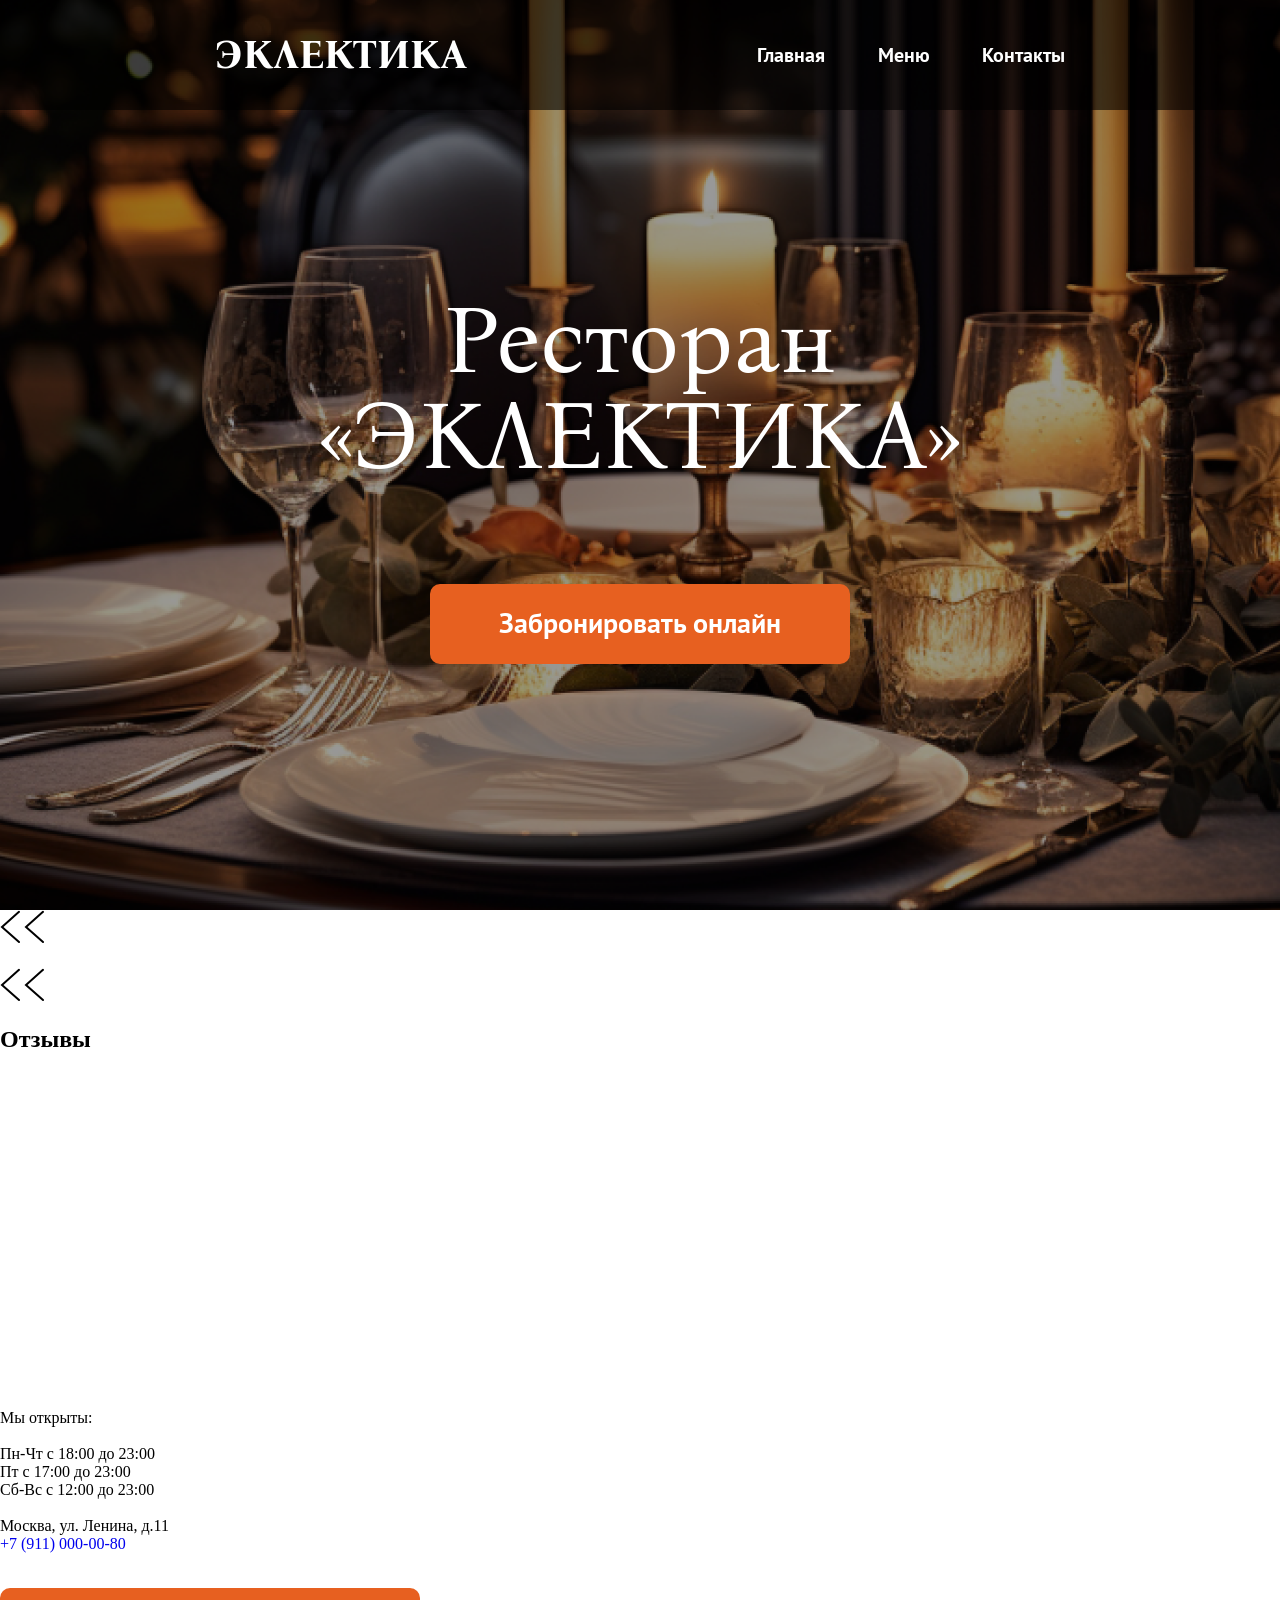
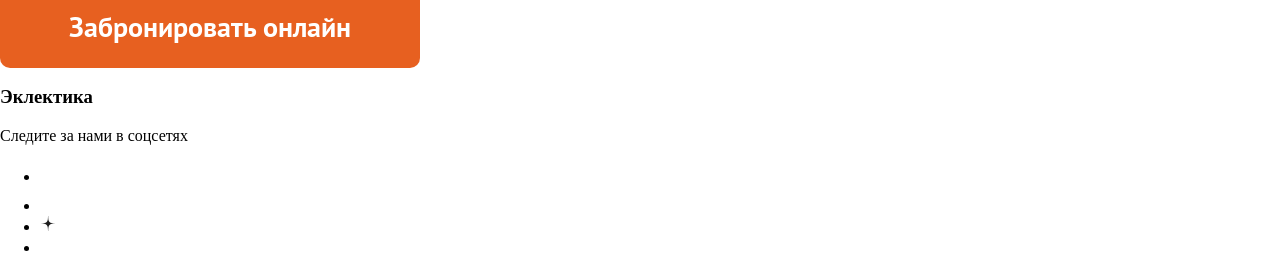
==== index.html @ d5ca082b "Added main section" ====
<!DOCTYPE html>
<html lang="ru">
    <head>
        <meta charset="utf-8">
        <title>Ресторан Эклектика | Главная</title>

        <link rel="stylesheet" href="./style/fonts.css">
        <link rel="stylesheet" href="./style/colors.css">
        <link rel="stylesheet" href="./style/common.css">
        <link rel="stylesheet" href="./style/home.css">
    </head>
    <body>
        <nav>
            <h1>Эклектика</h1>
            <div class="menu-container-full">
                <div class="menu-container">
                    <ul>
                        <li>
                            <a href="./index.html">Главная</a>
                        </li>
                        <li>
                            <a href="./menu/index.html">Меню</a>
                        </li>
                        <li>
                            <a href="./contact/index.html">Контакты</a>
                        </li>
                    </ul>
                </div>
            </div>
        </nav>

        <template id="review-template">
            <section class="review-container">
                <img class="review-image" src>
                <p class="review-header"></p>
                <div class="star-rating"></div>
                <p class="review-text"></p>
            </section>
        </template>

        <main id="main-section">
            <img class="back" src="./assets/img/home-bckg.png">
            <h1>Ресторан<br/><span class="caps">«Эклектика»</span></h1>
                <div class="button-group">
                    <a href="./contact/index.html">
                        <div class="big-button">
                            <div class="big-button-background"></div>
                            Забронировать онлайн
                        </div>
                    </a>
                    <div class="mobile-promo">
                        Акция
                    </div>
                </div>
        </main>
        
        <article id="about" class="about-section">
            <div class="about-section-pic">
                <div class="mob">
                    <img class="left-arrow" src="./assets/svg/left-arrow.svg">
                    <img class="right-arrow" src="./assets/svg/left-arrow.svg">
                </div>
            </div>
            <div class="about-sectioin-text">
                <h2></h2>
                <p></p>
                <div class="dsk">
                    <img class="left-arrow" src="./assets/svg/left-arrow.svg">
                    <img class="right-arrow" src="./assets/svg/left-arrow.svg">
                </div>
            </div>
        </article>

        <article id="reviews-section">
            <h2>Отзывы</h2>
            <section class="review-carousel">
                <img class="left-review-arrow" src="./assets/svg/big-right-arrow.svg">
                <div id="reviews" class="reviews">
                </div>
                <img class="left-review-arrow" src="./assets/svg/big-right-arrow.svg">
            </section>
        </article>

        <article id="contacts-section">
            <div class="contact-pic"></div>
            <div class="contact-text">
                <span>Мы открыты:<br/><br/>Пн-Чт с 18:00 до 23:00<br/>Пт с 17:00 до 23:00<br/>Сб-Вс с 12:00 до 23:00<br/><br/>Москва, ул. Ленина, д.11<br/><a href="tel:+79110000080">+7 (911) 000-00-80</a></span>
                <a href="./contact/index.html">
                    <div class="big-button">
                        Забронировать онлайн
                    </div>  
                </a>
            </div>
        </article>

        <footer>
            <h3>Эклектика</h3>
            <div class="social">
                <p>Следите за нами в соцсетях</p>
                <ul class="link">
                    <li><a href=""><img src="./assets/svg/tg.svg"></a></li>
                    <li><a href=""><img src="./assets/svg/vk.svg"></a></li>
                    <li><a href=""><img src="./assets/svg/dzen.svg"></a></li>
                    <li><a href=""><img src="./assets/svg/youtube.svg"></a></li>
                </ul>
            </div>
        </footer>
    </body>
</html>
---- style/fonts.css ----
@import url('https://fonts.googleapis.com/css2?family=Bona+Nova:ital,wght@0,400;0,700;1,400&display=swap');
@import url('https://fonts.googleapis.com/css2?family=PT+Sans:ital,wght@0,400;0,700;1,400;1,700&display=swap');

:root {
    --bn: "Bona Nova", serif;
    --pts: "PT Sans", sans-serif;
}
---- style/colors.css ----
:root {
    --nav-background: #00000099;
    --text: #FFFFFF;
    --button: #E76020;
    --text-inactive: #9e9e9e;
}
---- style/common.css ----
body {
    margin: 0;
    padding: 0;
    width: 100%;
    background-image: url("../assets/img/page-bckg.png");
    background-position: center;
    background-repeat: repeat;
    background-size: cover;
}

a {
    text-decoration: none;
}

nav {
    width: 100%;
    height: 110px;
    box-sizing: border-box;
    background-color: var(--nav-background);
    position: fixed;
    top: 0;
    left: 0;
    padding: 30px 16.8vw;
    display: flex;
    flex-direction: row;
    align-items: center;
    justify-content: space-between;
    z-index: 100;
}

nav h1 {
    color: var(--text);
    font-family: var(--bn);
    font-weight: 700;
    font-size: 40px;
    line-height: 48px;
    text-transform: uppercase;
}

nav ul {
    list-style: none;
    display: flex;
    flex-direction: row;
}

nav li:not(:last-child) {
    margin-right: 4.1vw;
}

nav a { 
    text-decoration: none;
    color: var(--text);
    font-family: var(--pts);
    font-size: 20px;
    font-weight: 700;
    line-height: 26px;
}

.caps {
    text-transform: uppercase;
}
---- style/home.css ----
/*---------MAIN SECTION---------*/

#main-section {
    width: 100%;
    height: 910px;
    display: flex;
    flex-direction: column;
    justify-content: center;
    align-items: center;
    align-content: center;
}

#main-section .back {
    width: 100%;
    height: 910px;
    object-fit: cover;
    position: absolute;
    top: 0;
    left: 0;
    filter: brightness(60%);
    z-index: 2;
}

#main-section h1 {
    color: var(--text);
    font-family: var(--bn);
    font-size: 96px;
    font-weight: 400;
    line-height: 96px;
    text-align: center;
    z-index: 3;
}

/*----------BUTTONS----------*/

.button-group {
    display: contents; 
}

.button-group .big-button {
    position: relative;
}

.big-button {
    margin-top: 35px;
    width: 420px;
    height: 80px;
    border-radius: 10px;
    background-color: var(--button);
    display: flex;
    justify-content: center;
    align-items: center;
    z-index: 3;
}

/*
.big-button .big-button-background {
    position: absolute;
    left: 50vw;
    top: 568px;
    height: 0px;
}
*/

a .big-button {
    color: var(--text);
    font-family: var(--pts);
    font-size: 27.7px;
    font-weight: 700;
    line-height: 27.7px;
}
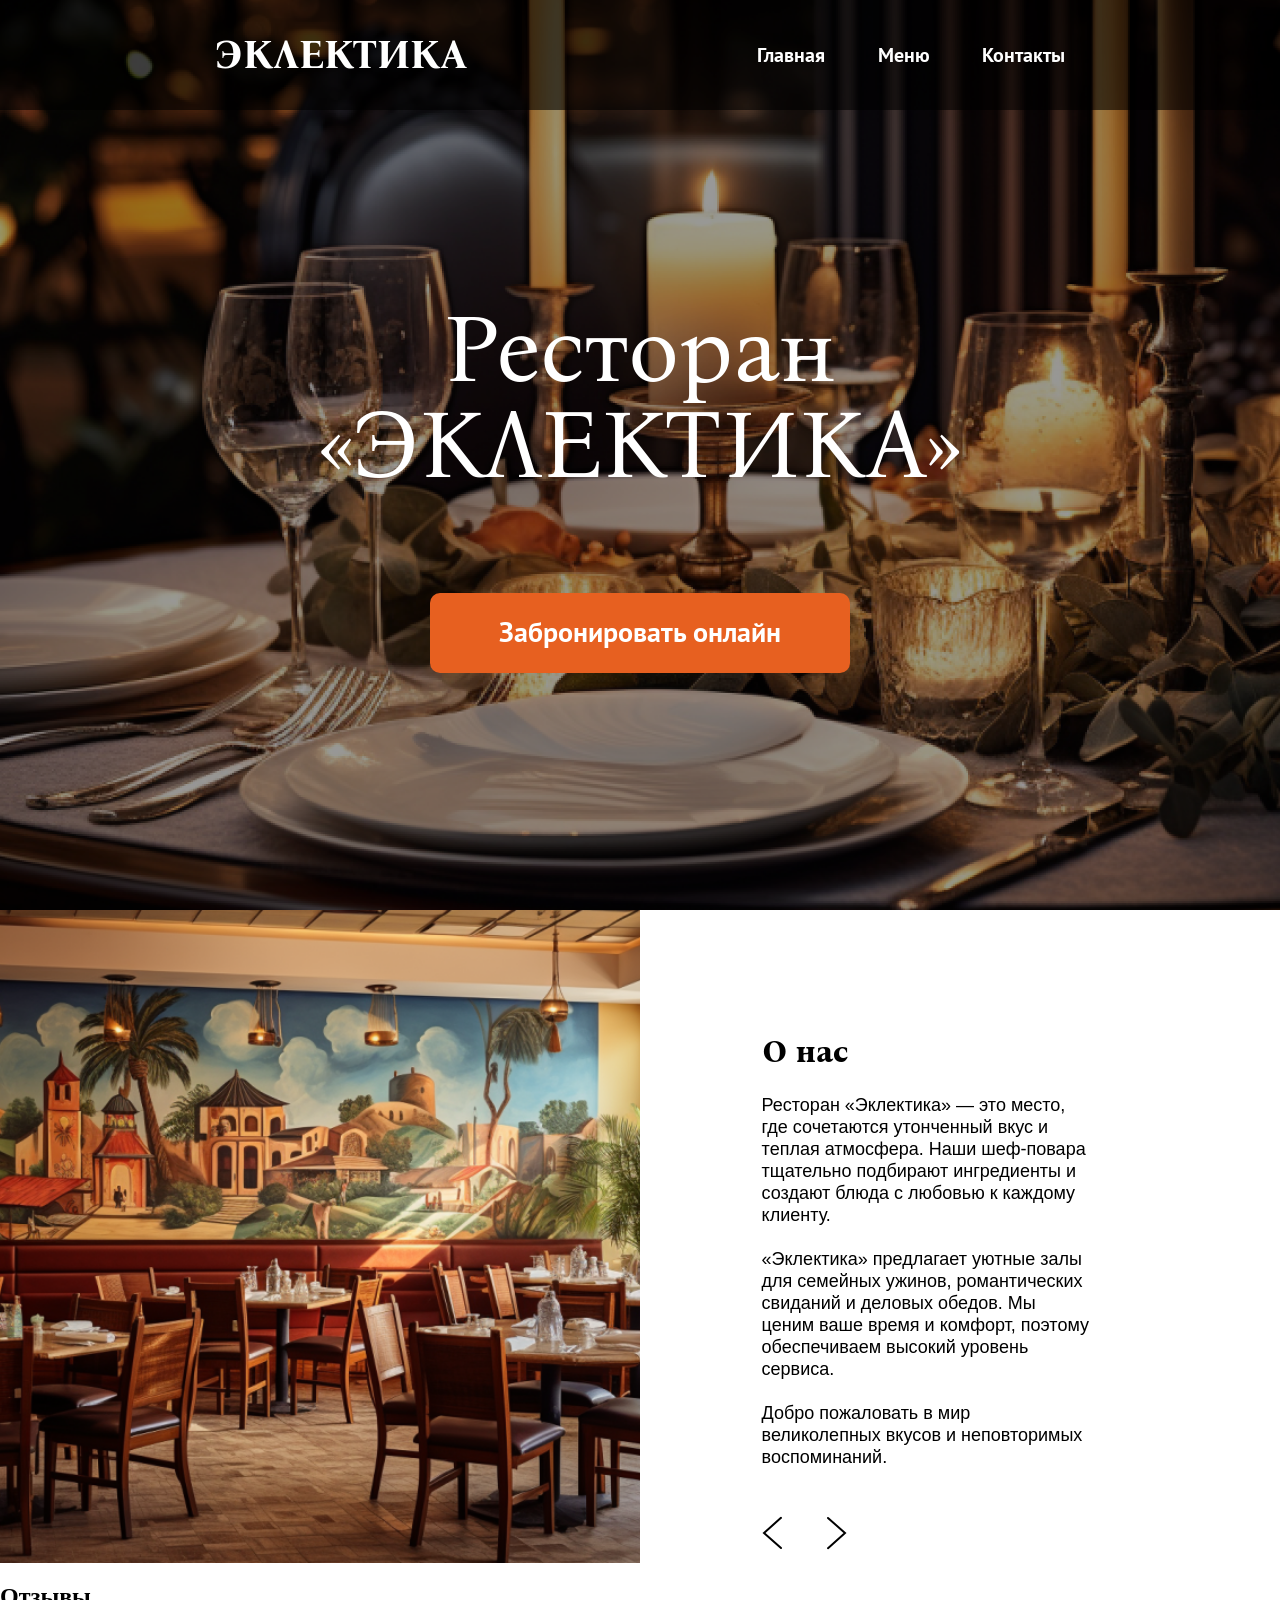
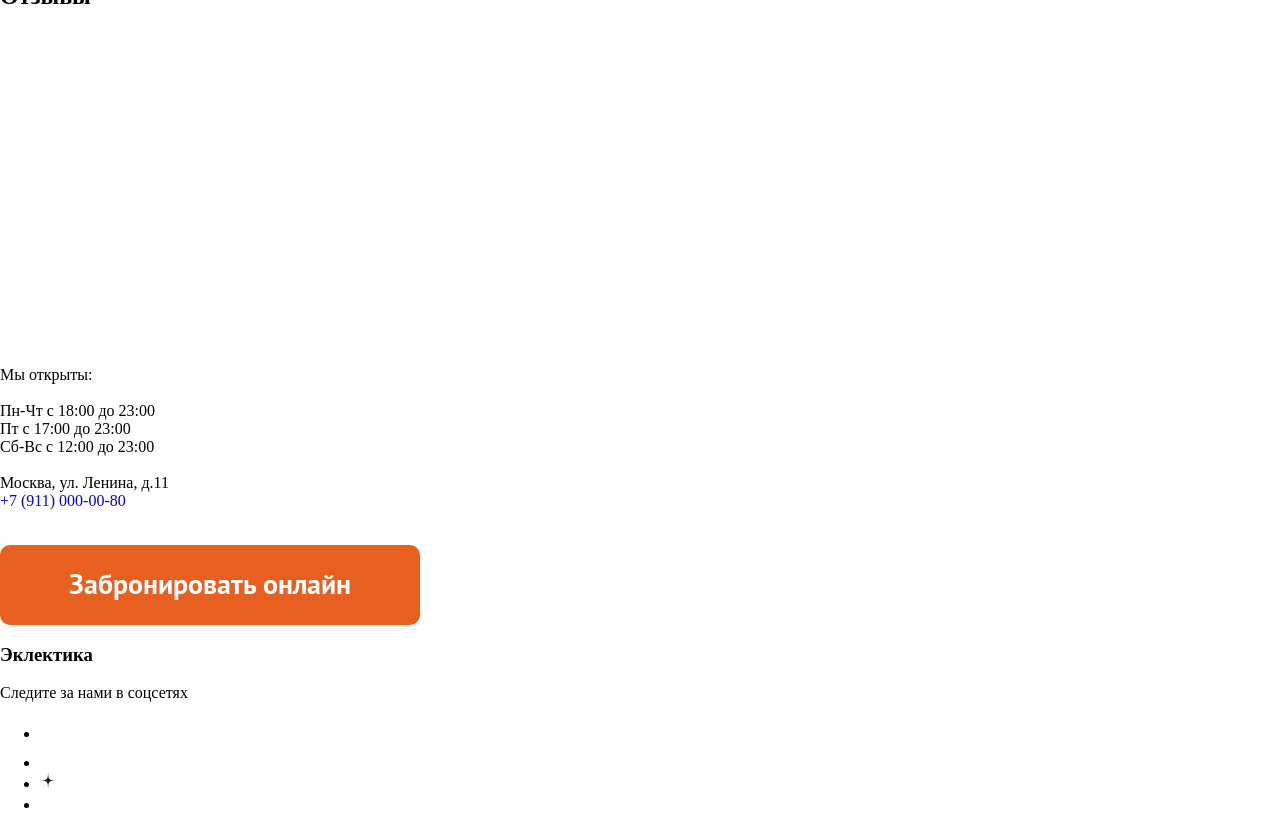
==== commit c9afdab0: "Aadded about section (inactive)" ====
--- a/index.html
+++ b/index.html
@@ -45,25 +45,28 @@
                     <a href="./contact/index.html">
                         <div class="big-button">
                             <div class="big-button-background"></div>
-                            Забронировать онлайн
+                            <span class="button-text">Забронировать онлайн</span>
                         </div>
                     </a>
-                    <div class="mobile-promo">
+                    <!--<div class="mobile-promo">
                         Акция
-                    </div>
+                    </div>-->
                 </div>
         </main>
         
         <article id="about" class="about-section">
-            <div class="about-section-pic">
-                <div class="mob">
+            <div class="about-section-pic about-section-pic-1">
+                <!-- <div class="mob">
                     <img class="left-arrow" src="./assets/svg/left-arrow.svg">
                     <img class="right-arrow" src="./assets/svg/left-arrow.svg">
-                </div>
+                </div> -->
             </div>
-            <div class="about-sectioin-text">
-                <h2></h2>
-                <p></p>
+            <div class="about-section-text">
+                <h2>О нас</h2>
+                <p>
+                    Ресторан «Эклектика» — это место, где сочетаются утонченный вкус и теплая атмосфера. Наши шеф-повара тщательно подбирают ингредиенты и создают блюда с любовью к каждому клиенту.<br /><br />
+                    «Эклектика» предлагает уютные залы для семейных ужинов, романтических свиданий и деловых обедов. Мы ценим ваше время и комфорт, поэтому обеспечиваем высокий уровень сервиса.<br/><br />
+                    Добро пожаловать в мир великолепных вкусов и неповторимых воспоминаний.</p>
                 <div class="dsk">
                     <img class="left-arrow" src="./assets/svg/left-arrow.svg">
                     <img class="right-arrow" src="./assets/svg/left-arrow.svg">
--- a/style/colors.css
+++ b/style/colors.css
@@ -2,5 +2,7 @@
     --nav-background: #00000099;
     --text: #FFFFFF;
     --button: #E76020;
+    --button-active: #EB7F4C; 
     --text-inactive: #9e9e9e;
+    --content: #000000;
 }
--- a/style/home.css
+++ b/style/home.css
@@ -53,14 +53,9 @@
     z-index: 3;
 }
 
-/*
-.big-button .big-button-background {
-    position: absolute;
-    left: 50vw;
-    top: 568px;
-    height: 0px;
+.button-text {
+    z-index: 5;
 }
-*/
 
 a .big-button {
     color: var(--text);
@@ -68,4 +63,81 @@
     font-size: 27.7px;
     font-weight: 700;
     line-height: 27.7px;
+}
+
+.big-button .big-button-background {
+    position: absolute;
+    height: 0px;
+    width: 0px;
+    border-radius: 250px;
+    background-color: var(--button-active);
+    transition: height 0.3s, width 0.3s, border-radius 0.3s;
+    z-index: 4;
+}
+
+.big-button:hover .big-button-background{
+    height: 80px;
+    width: 420px;
+    border-radius: inherit;
+}
+
+/*---------ABOUT SECTION---------*/
+
+#about {
+    width: 100%;
+    height: 653px;
+    display: flex;
+    flex-direction: row;
+}
+
+.about-section-pic {
+    width: 50vw;
+}
+
+.about-section-pic-1 {
+    background-image: url(../assets/gallery/gallery_about.png);
+    background-position: center;
+    background-repeat: no-repeat;
+    background-size: cover;
+}
+
+.about-section-pic-2 {
+    background-image: url(../assets/gallery/gallery_values.png);
+    background-position: center;
+    background-repeat: no-repeat;
+    background-size: cover;
+}
+
+.about-section-text {
+    box-sizing: border-box;
+    padding: 11vh 14.7vw 11vh 9.5vw;
+    width: 50vw;
+    background-color: #ffffff;
+    color: var(--content);
+}
+
+.about-section-text h2 {
+    font-family: var(--bn);
+    font-size: 32px;
+    font-weight: 700;
+    line-height: 32px;
+}
+
+.about-section-text p {
+    font-family: var(--pts);
+    font-size: 18px;
+    font-weight: 400;
+    line-height: 22px;
+}
+
+.dsk {
+    margin-top: 5.3vh;
+    width: 85px;
+    display: flex;
+    flex-direction: row;
+    justify-content: space-between;
+}
+
+.right-arrow {
+    rotate: 180deg;
 }
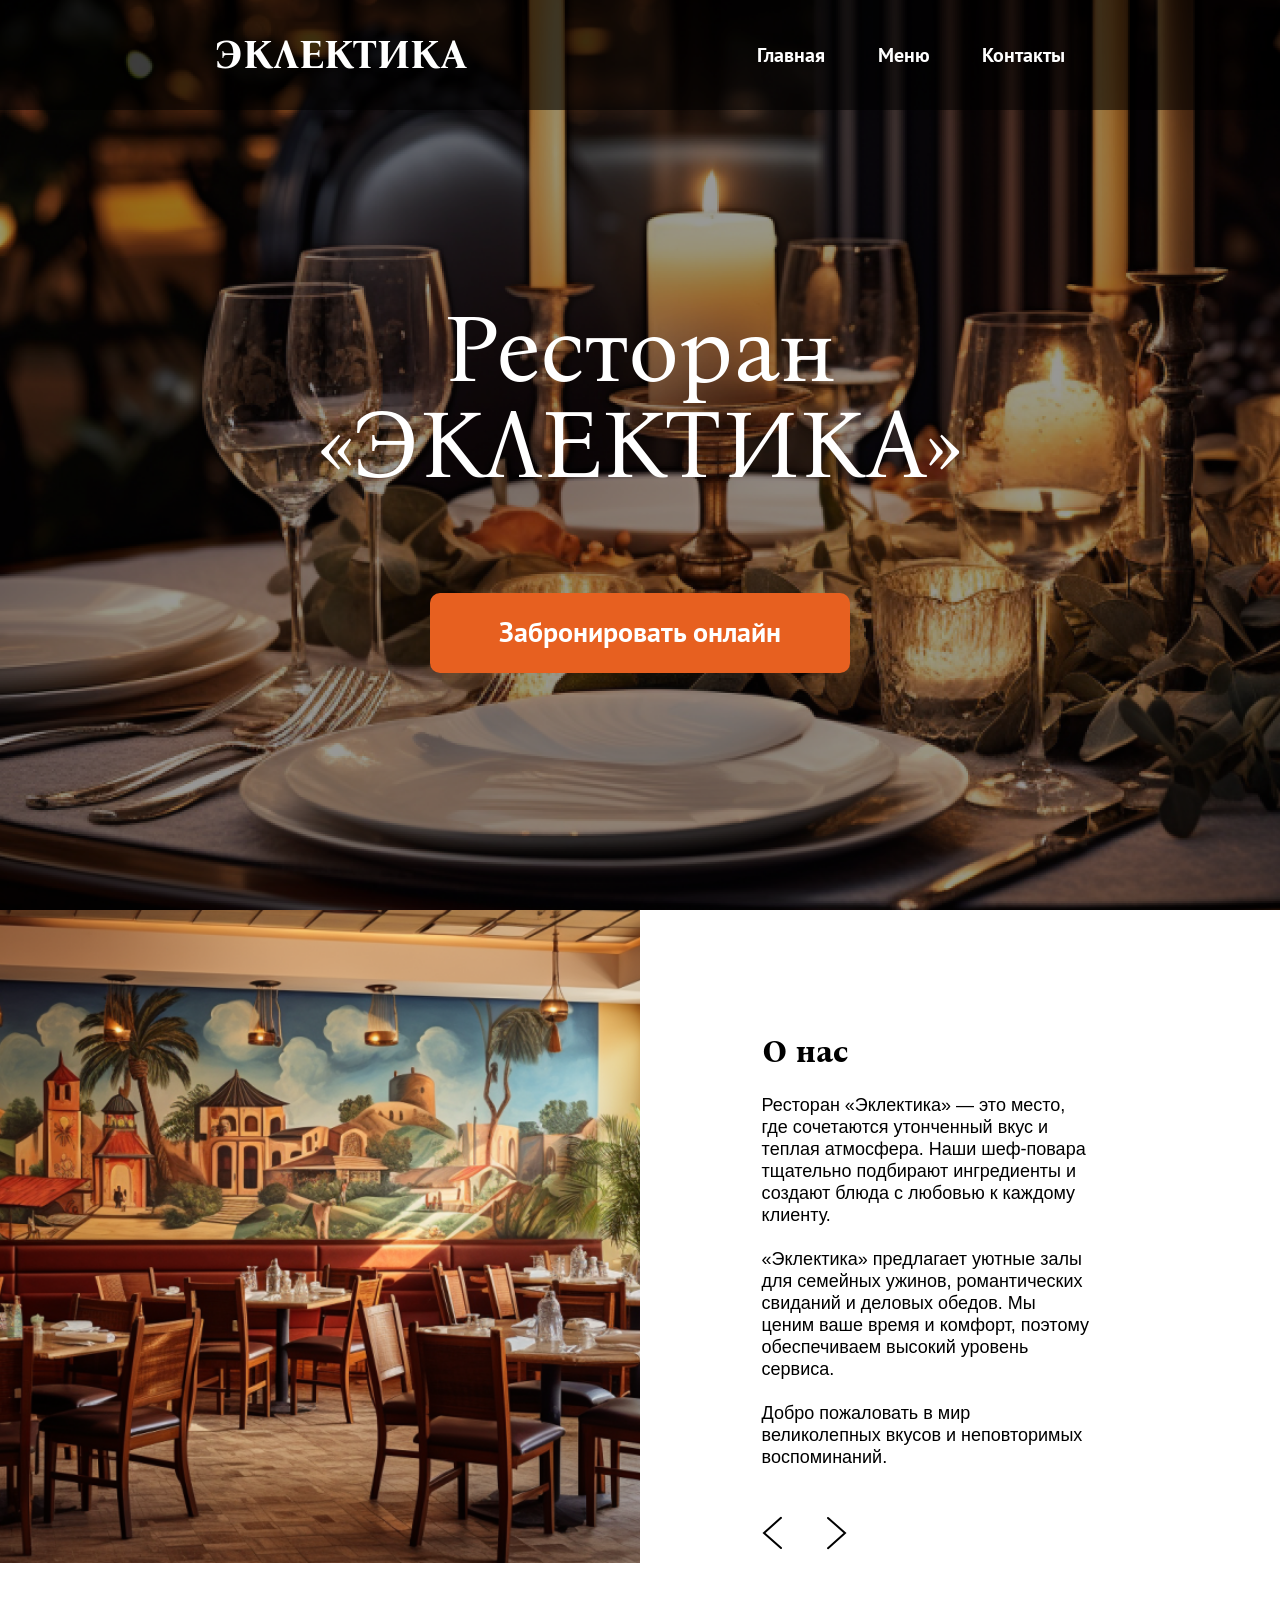
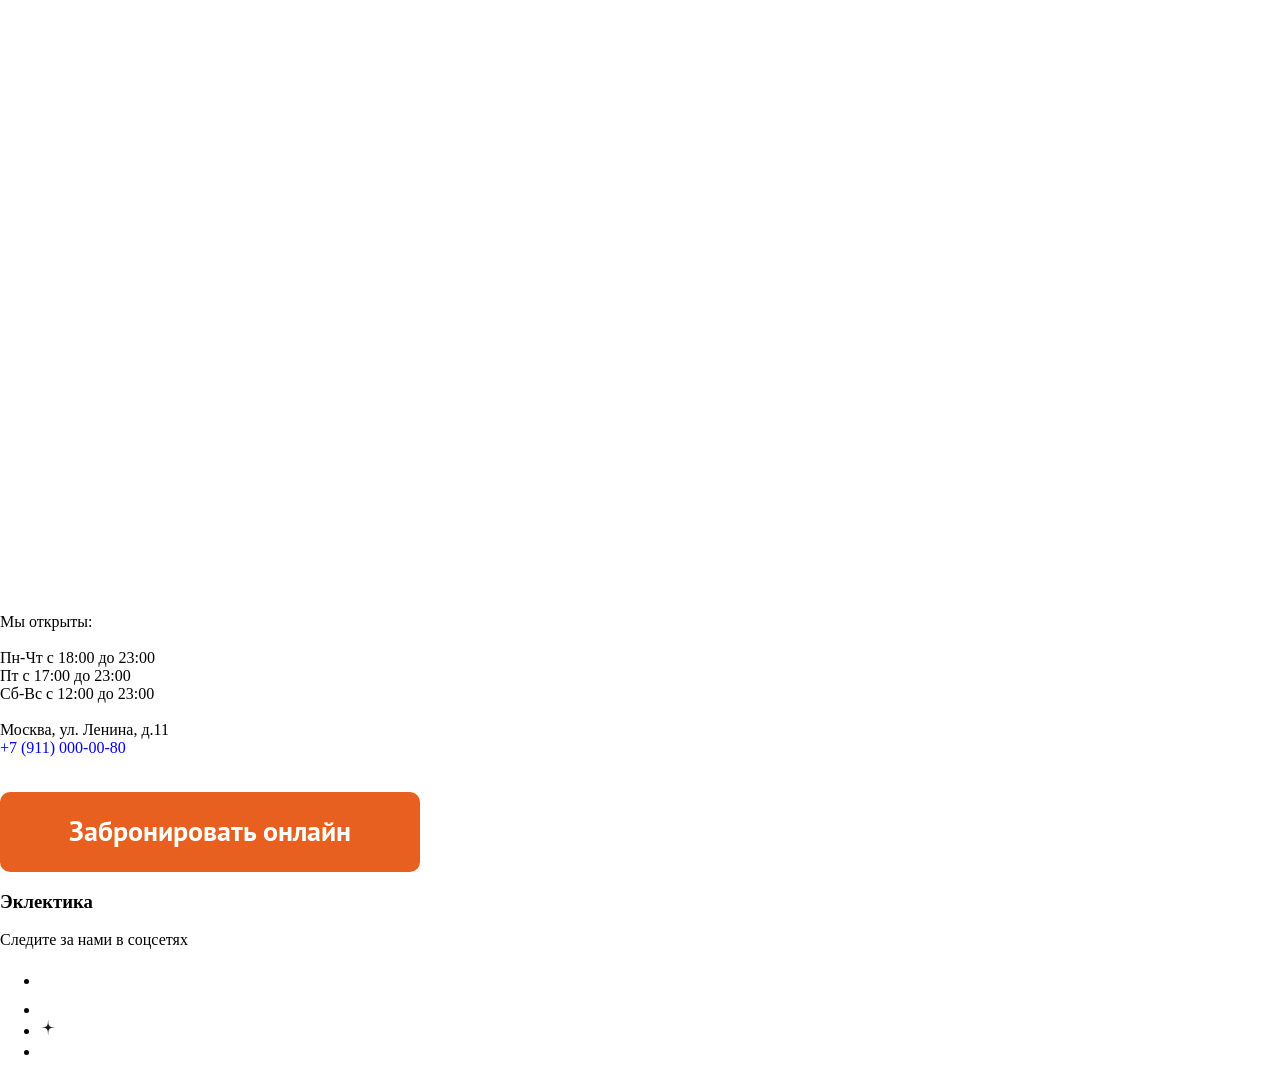
==== commit 8f2a80f5: "Added template for reviews section (inactive)" ====
--- a/index.html
+++ b/index.html
@@ -80,7 +80,7 @@
                 <img class="left-review-arrow" src="./assets/svg/big-right-arrow.svg">
                 <div id="reviews" class="reviews">
                 </div>
-                <img class="left-review-arrow" src="./assets/svg/big-right-arrow.svg">
+                <img class="right-review-arrow" src="./assets/svg/big-right-arrow.svg">
             </section>
         </article>
 
--- a/style/home.css
+++ b/style/home.css
@@ -140,4 +140,38 @@
 
 .right-arrow {
     rotate: 180deg;
+}
+
+/*----------REVIEWS SECTION-----------*/
+
+#reviews-section {
+    width: 100%;
+    height: 650px;
+}
+
+#reviews-section h2 {
+    margin: 0;
+    padding-top: 8.61vh;
+    padding-left: 13.4vw;
+    font-family: var(--bn);
+    color: var(--text);
+    font-size: 32px;
+    font-weight: 700;
+    line-height: 32px;
+}
+
+.review-carousel {
+    padding-top: 35px;
+    display: flex;
+    flex-direction: row;
+    justify-content: space-around;
+}
+
+.reviews {
+    margin: 0;
+    height: 319px;
+}
+
+.left-review-arrow {
+    rotate: 180deg;
 }
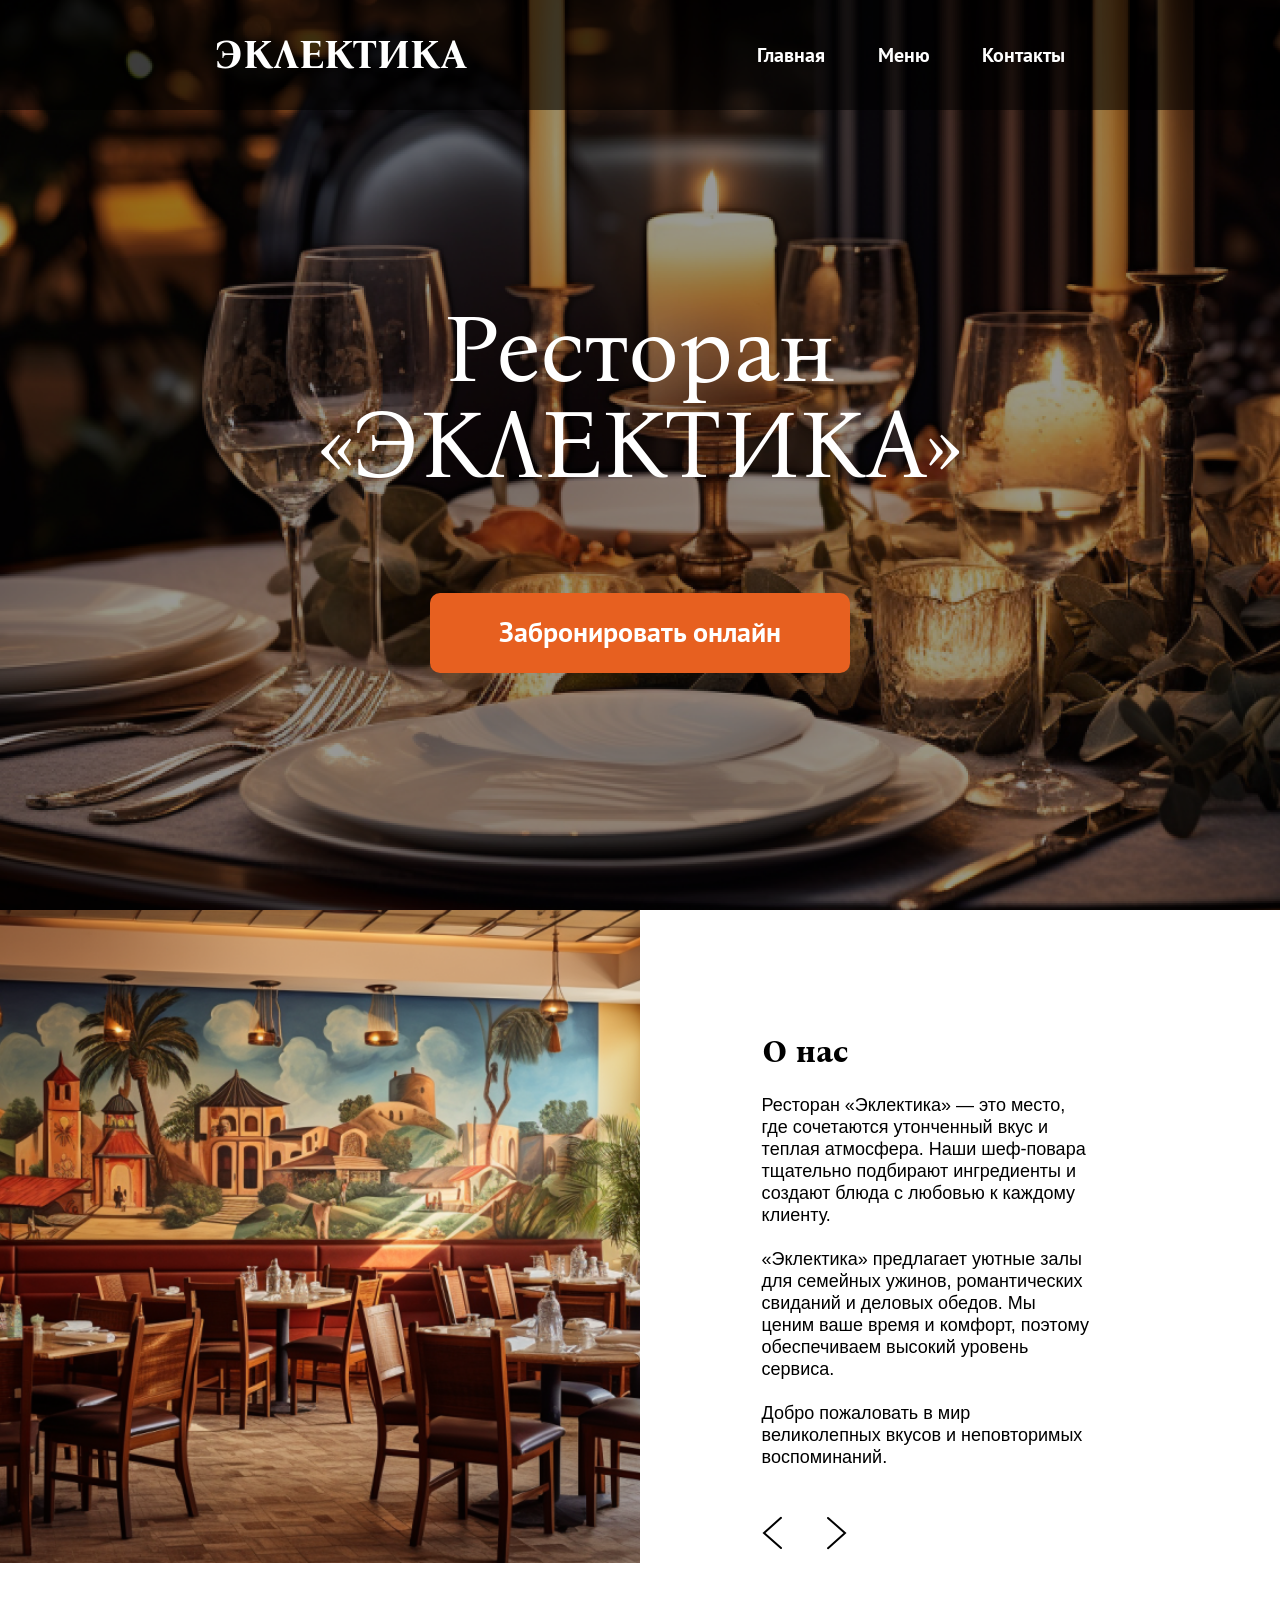
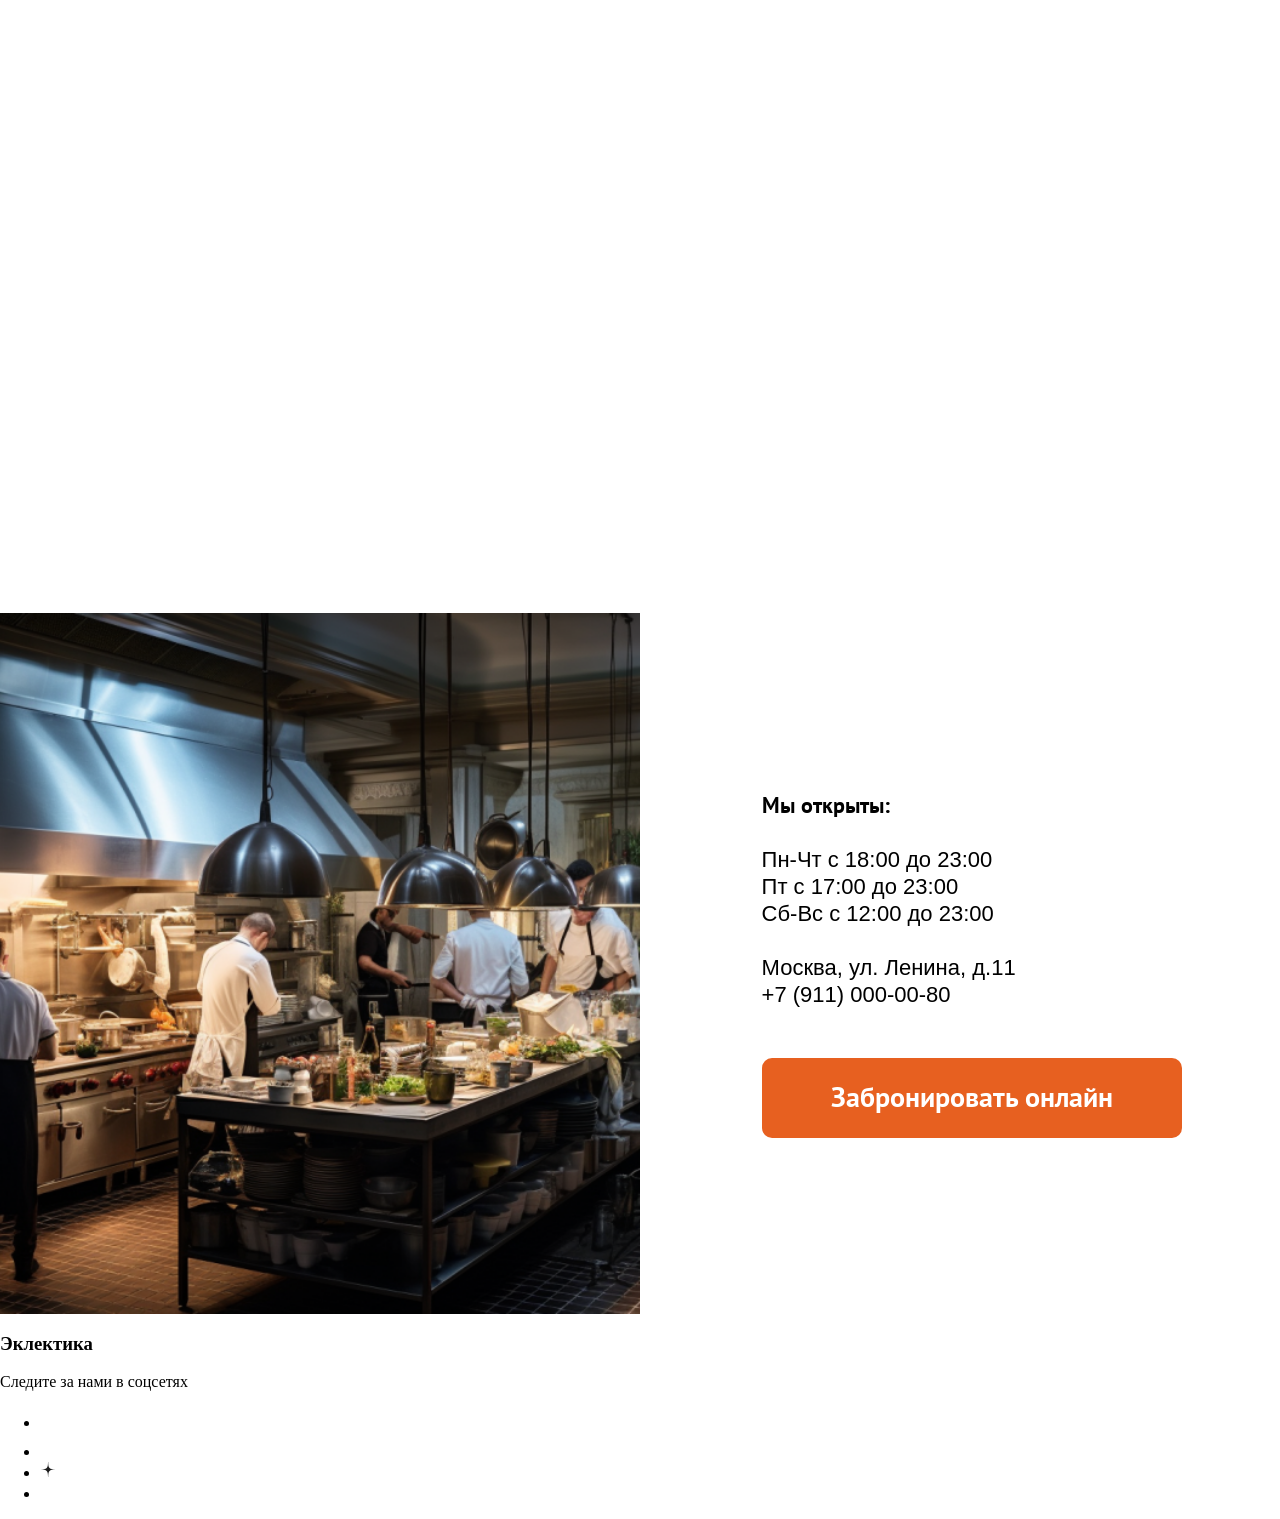
==== commit 2643278c: "Added contacts section" ====
--- a/index.html
+++ b/index.html
@@ -87,11 +87,12 @@
         <article id="contacts-section">
             <div class="contact-pic"></div>
             <div class="contact-text">
-                <span>Мы открыты:<br/><br/>Пн-Чт с 18:00 до 23:00<br/>Пт с 17:00 до 23:00<br/>Сб-Вс с 12:00 до 23:00<br/><br/>Москва, ул. Ленина, д.11<br/><a href="tel:+79110000080">+7 (911) 000-00-80</a></span>
+                <span><b>Мы открыты:</b><br/><br/>Пн-Чт с 18:00 до 23:00<br/>Пт с 17:00 до 23:00<br/>Сб-Вс с 12:00 до 23:00<br/><br/>Москва, ул. Ленина, д.11<br/><a href="tel:+79110000080">+7 (911) 000-00-80</a></span>
                 <a href="./contact/index.html">
                     <div class="big-button">
-                        Забронировать онлайн
-                    </div>  
+                        <div class="big-button-background"></div>
+                        <span class="button-text">Забронировать онлайн</span>
+                    </div>
                 </a>
             </div>
         </article>
--- a/style/home.css
+++ b/style/home.css
@@ -174,4 +174,44 @@
 
 .left-review-arrow {
     rotate: 180deg;
+}
+
+/*--------CONTACT SECTION--------*/
+
+#contacts-section {
+    margin: 0;
+    width: 100%;
+    height: 701px;
+    display: flex;
+    flex-direction: row;
+}
+
+.contact-pic {
+    width: 50vw;
+    background-image: url(../assets/gallery/contact.png);
+    background-position: center;
+    background-size: cover;
+}
+
+.contact-text {
+    box-sizing: border-box;
+    padding-top: 179px;
+    padding-left: 9.5vw;
+    width: 50vw;
+    background-color: #ffffff;
+}
+
+.contact-text span:first-child {
+    font-family: var(--pts);
+    font-size: 22px;
+    line-height: 27px;
+    color: var(--content);
+}
+
+.contact-text span a {
+    color: var(--content);
+}
+
+.contact-text .big-button {
+    margin-top: 50px;
 }
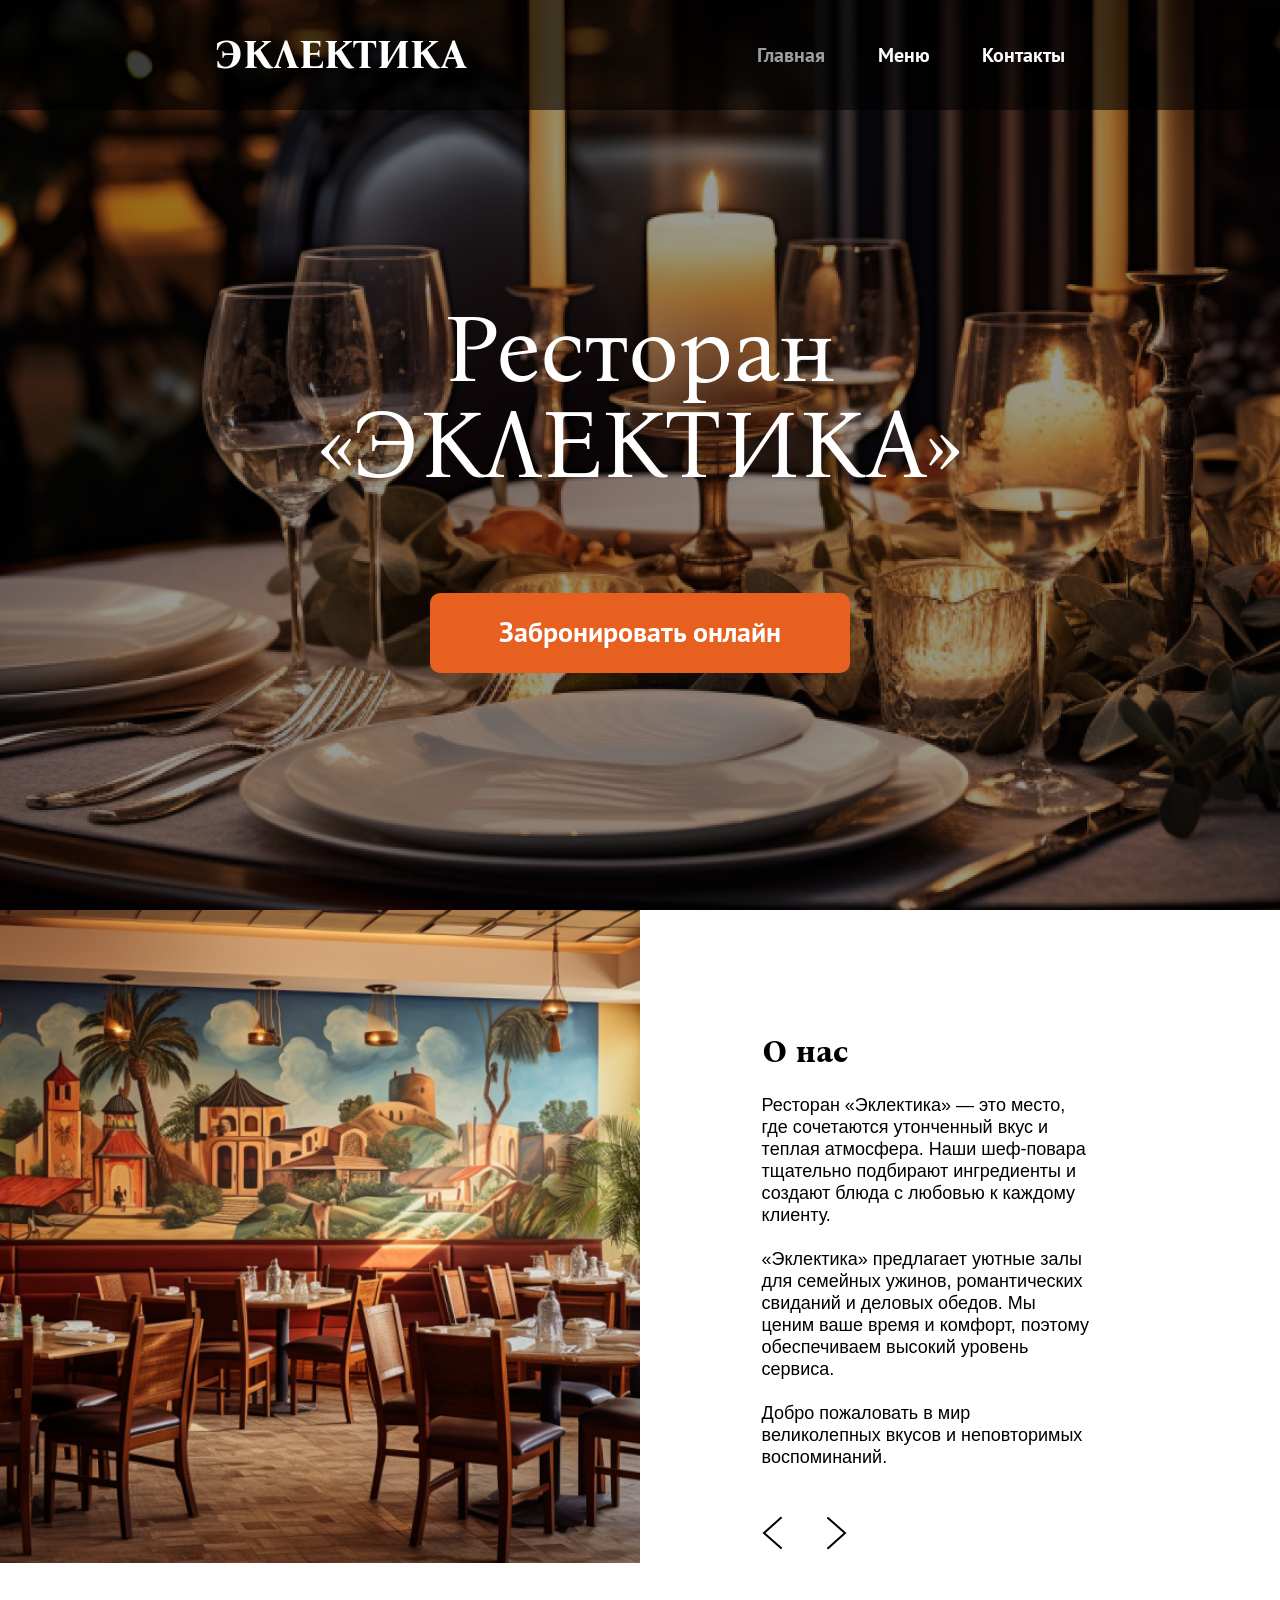
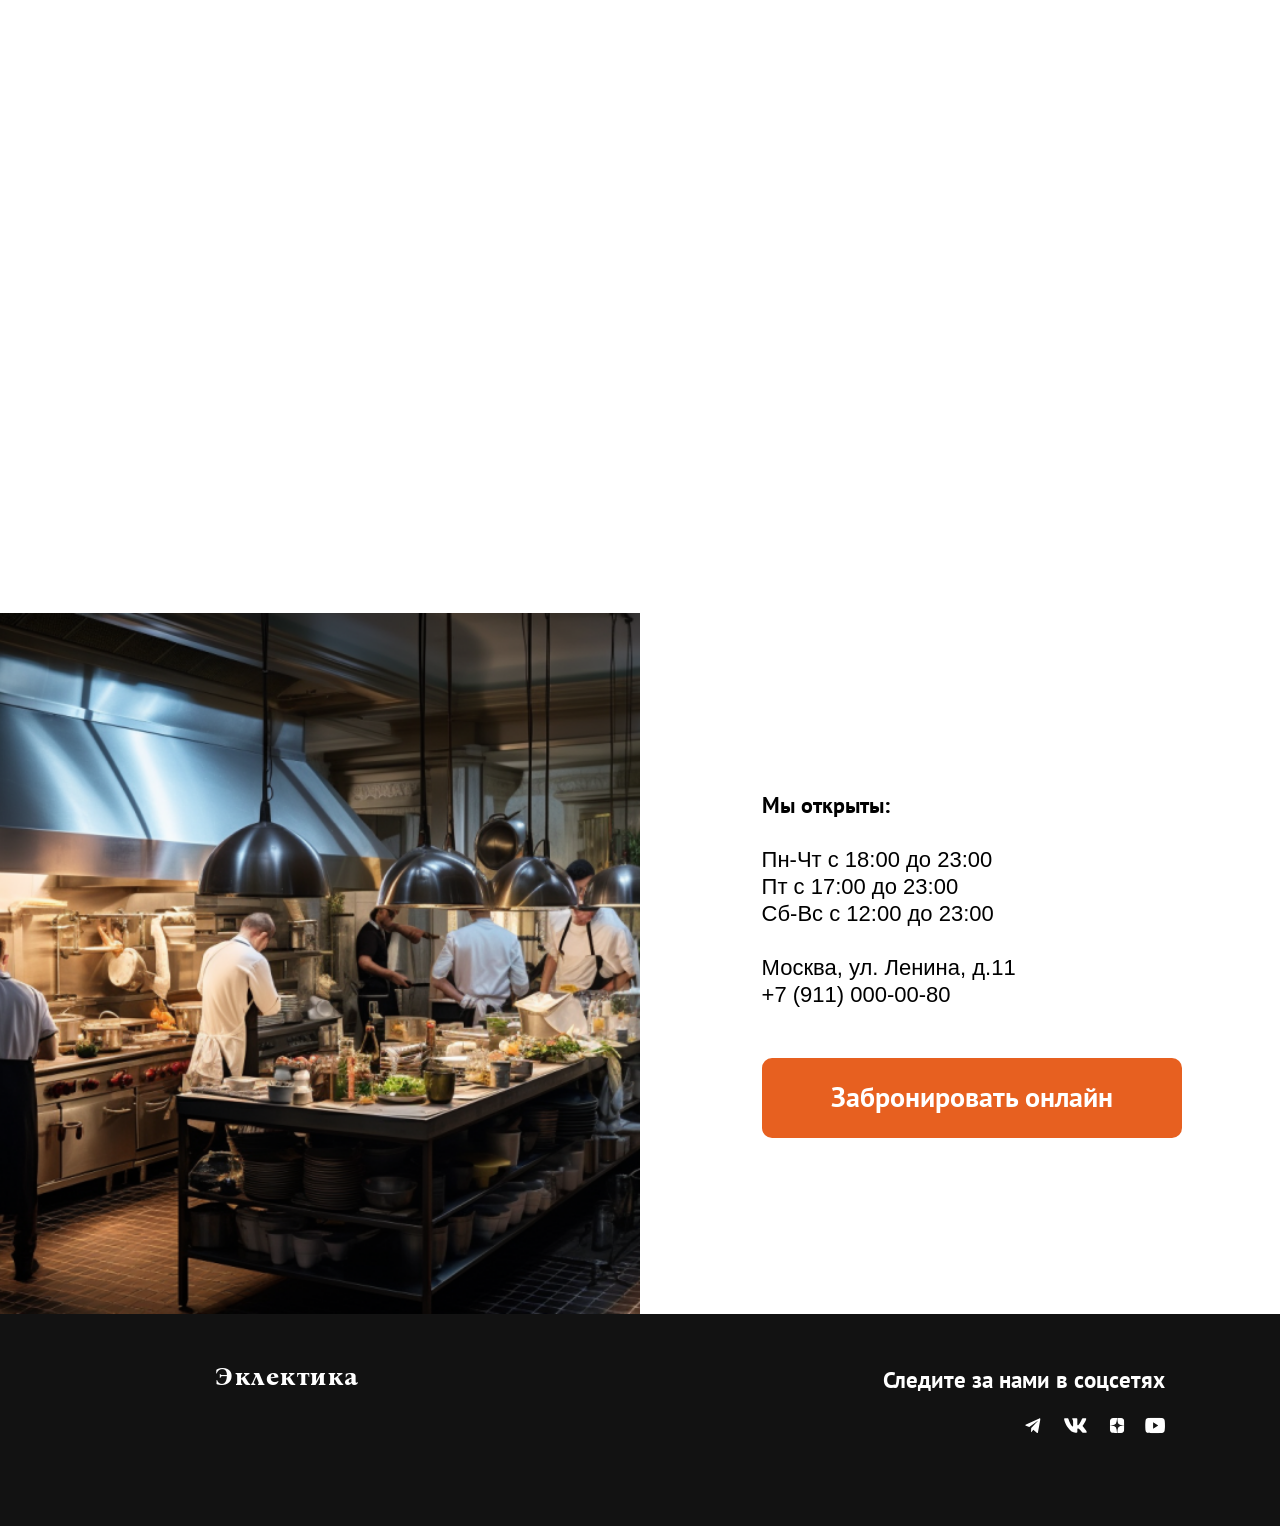
==== commit 7131e71e: "Created class "selectedNavbarItem" for selected navbar elements" ====
--- a/index.html
+++ b/index.html
@@ -16,7 +16,7 @@
                 <div class="menu-container">
                     <ul>
                         <li>
-                            <a href="./index.html">Главная</a>
+                            <a class="selectedNavbarItem" href="./index.html">Главная</a>
                         </li>
                         <li>
                             <a href="./menu/index.html">Меню</a>
--- a/style/colors.css
+++ b/style/colors.css
@@ -5,4 +5,5 @@
     --button-active: #EB7F4C; 
     --text-inactive: #9e9e9e;
     --content: #000000;
+    --footer: #121212;
 }
--- a/style/common.css
+++ b/style/common.css
@@ -56,6 +56,53 @@
     line-height: 26px;
 }
 
+.selectedNavbarItem {
+    color: var(--text-inactive);
+}
+
 .caps {
     text-transform: uppercase;
+}
+
+/*---------FOOTER---------*/
+
+footer {
+    margin: 0;
+    padding-top: 50px;
+    padding-left: 16.8vw;
+    padding-right: 9vw;
+    box-sizing: border-box;
+    background-color: var(--footer);
+    color: var(--text);
+    width: 100%;
+    height: 212px;
+    display: flex;
+    flex-direction: row;
+    justify-content: space-between;
+}
+
+footer h3 {
+    margin: 0;
+    font-family: var(--bn);
+    font-size: 26px;
+    line-height: 26px;
+    letter-spacing: 0.06em;
+    font-weight: 700;
+}
+
+.social p {
+    margin: 0;
+    font-family: var(--pts);
+    font-size: 23px;
+    line-height: 32.5px;
+    font-weight: 700;
+}
+
+.link {
+    list-style: none;
+    display: flex;
+    flex-direction: row;
+    justify-content: end;
+    align-items: center;
+    gap: 20px;
 }
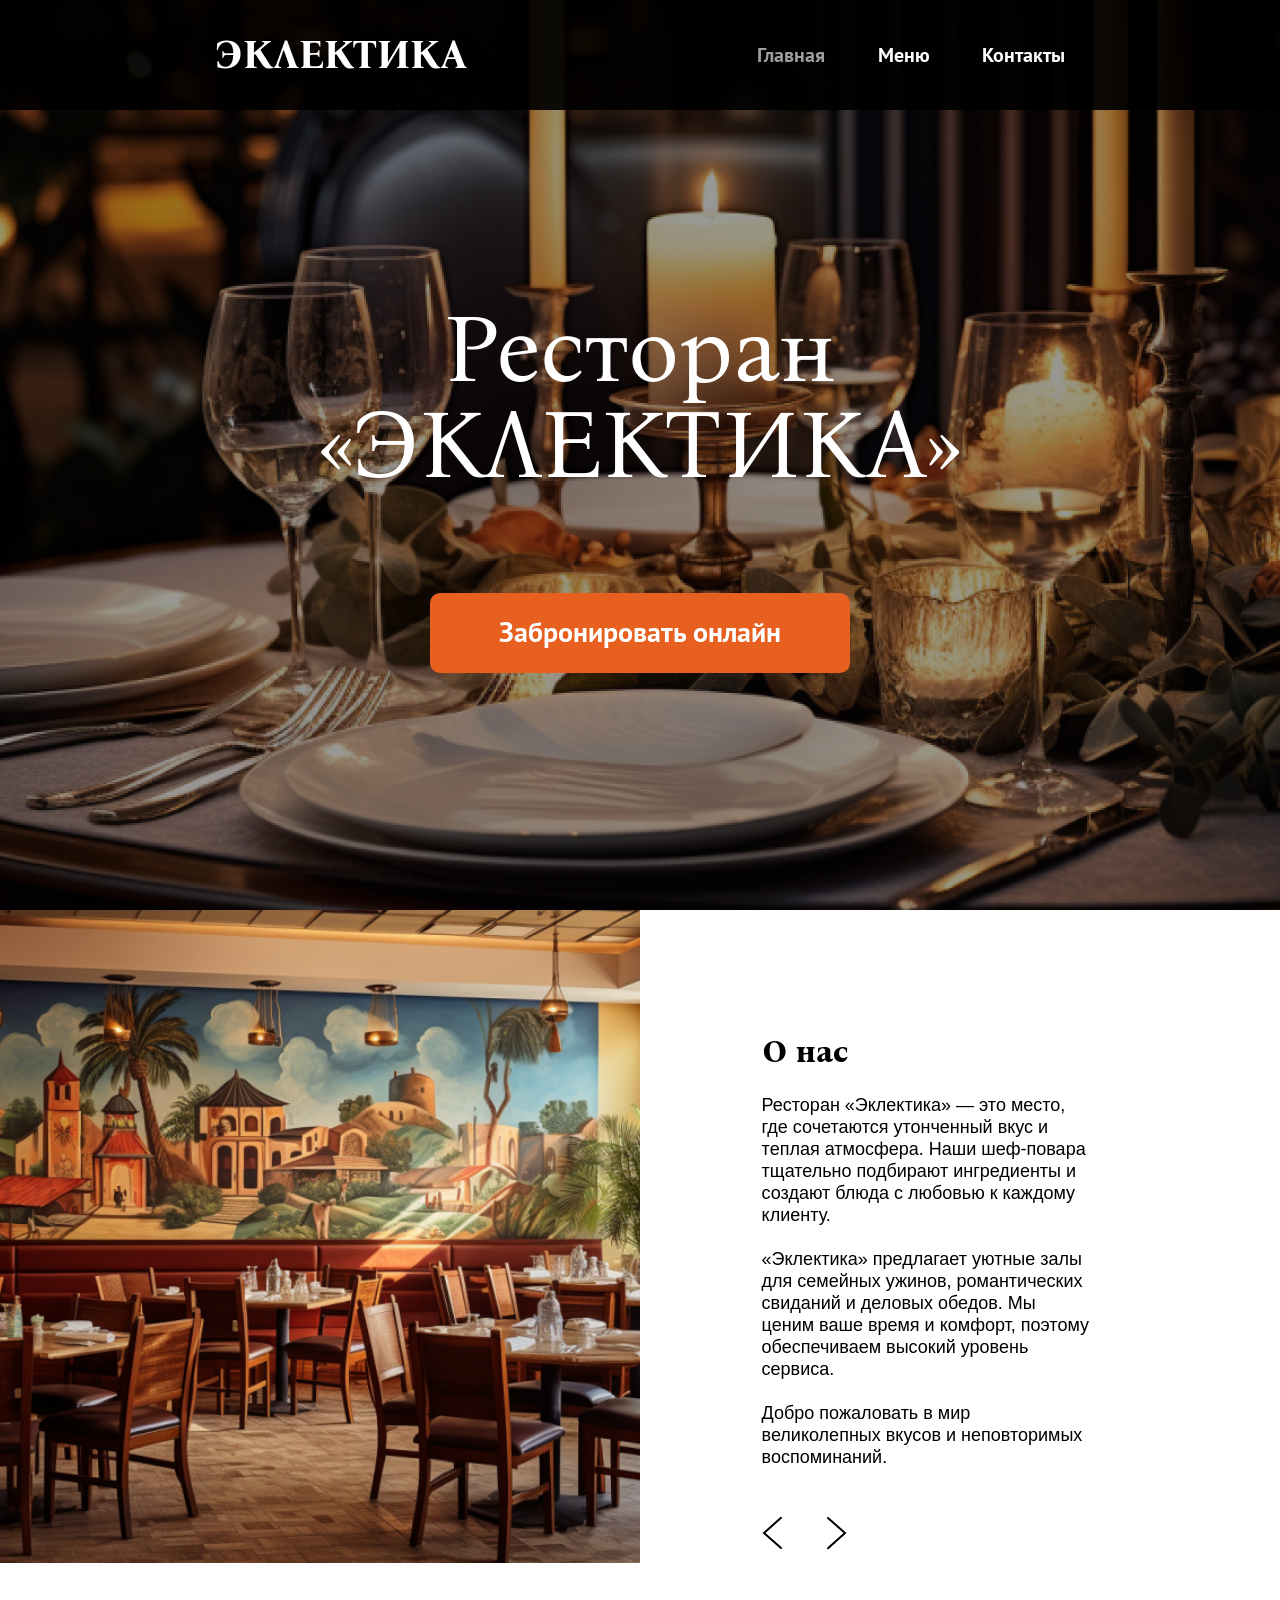
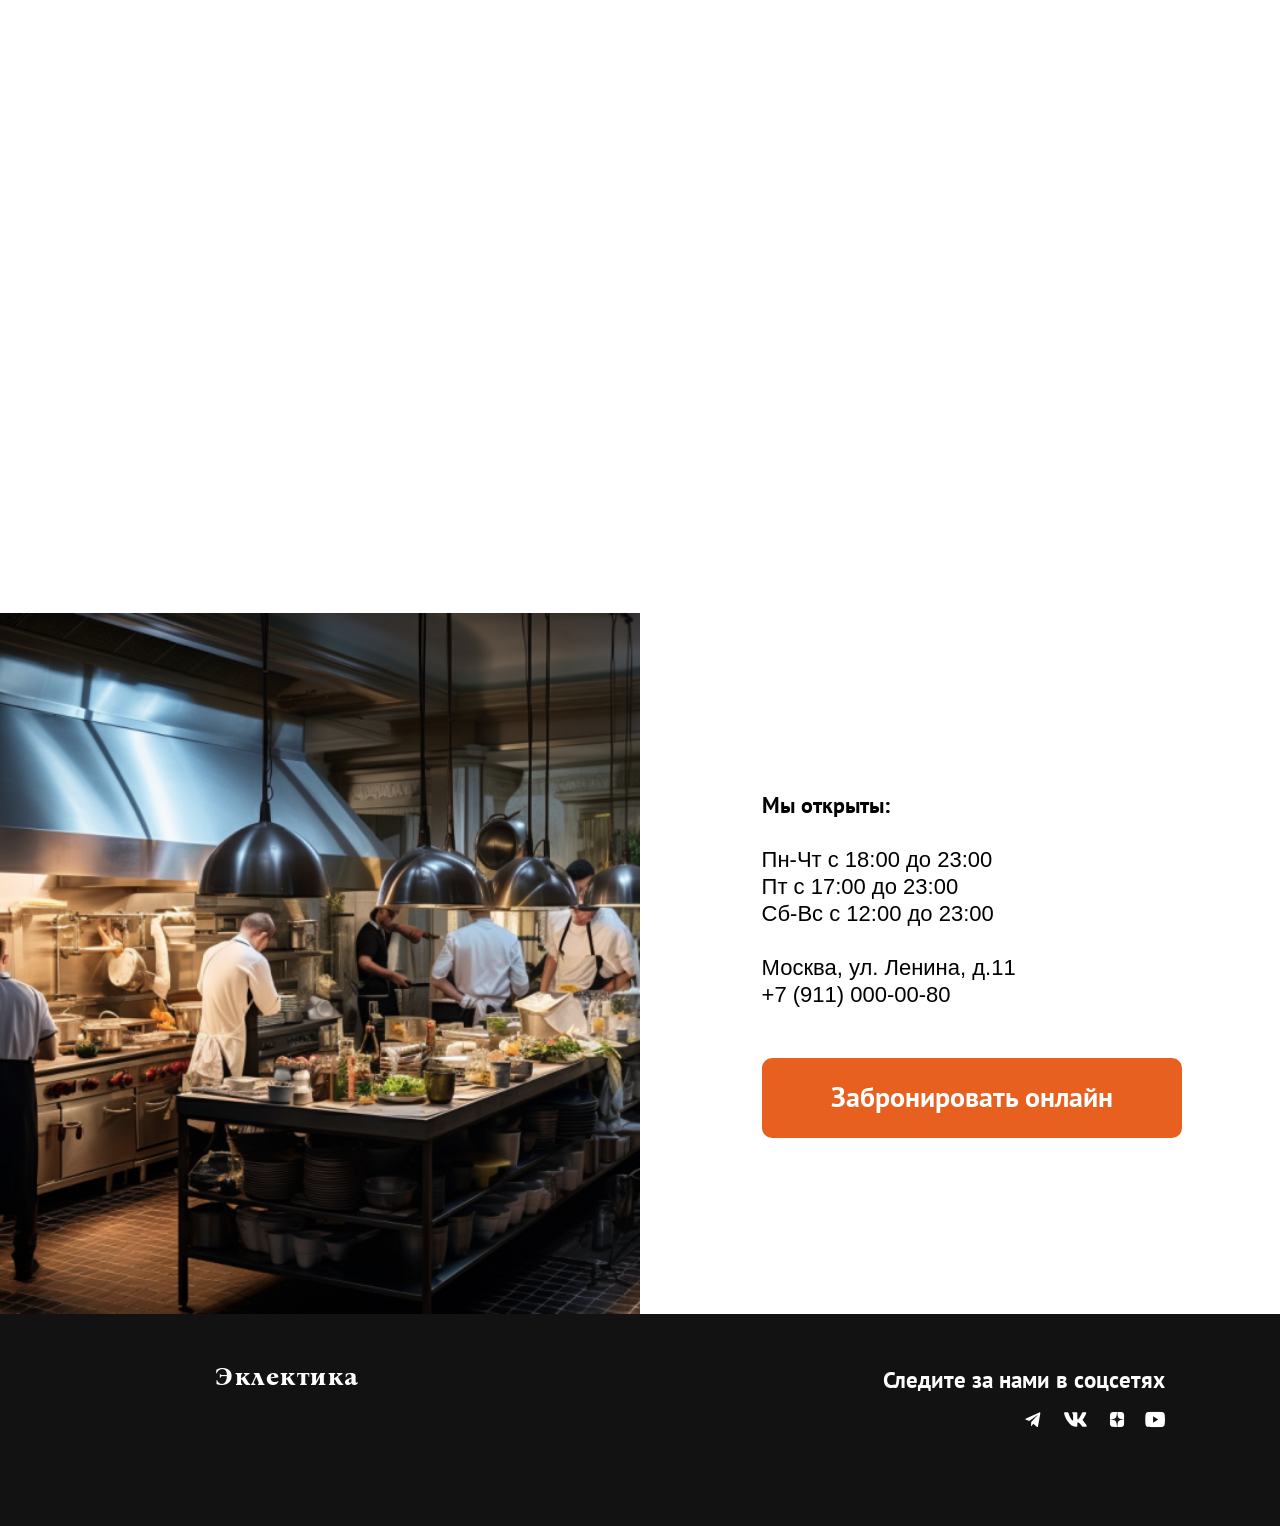
==== commit 6a24fa9f: "Decorated the contact section (the elements are inactive), refactored the big button" ====
--- a/index.html
+++ b/index.html
@@ -4,10 +4,10 @@
         <meta charset="utf-8">
         <title>Ресторан Эклектика | Главная</title>
 
-        <link rel="stylesheet" href="./style/fonts.css">
-        <link rel="stylesheet" href="./style/colors.css">
-        <link rel="stylesheet" href="./style/common.css">
-        <link rel="stylesheet" href="./style/home.css">
+        <link rel="stylesheet" type="text/css" href="./style/fonts.css">
+        <link rel="stylesheet" type="text/css" href="./style/colors.css">
+        <link rel="stylesheet" type="text/css" href="./style/common.css">
+        <link rel="stylesheet" type="text/css" href="./style/home.css">
     </head>
     <body>
         <nav>
--- a/style/colors.css
+++ b/style/colors.css
@@ -1,5 +1,5 @@
 :root {
-    --nav-background: #00000099;
+    --nav-background: #000000EB;
     --text: #FFFFFF;
     --button: #E76020;
     --button-active: #EB7F4C; 
--- a/style/common.css
+++ b/style/common.css
@@ -1,3 +1,7 @@
+:root {
+    font-size: 62.5%;
+}
+
 body {
     margin: 0;
     padding: 0;
@@ -64,6 +68,53 @@
     text-transform: uppercase;
 }
 
+/*----------BUTTONS----------*/
+
+.button-group {
+    display: contents; 
+}
+
+.button-group .big-button {
+    position: relative;
+}
+
+.big-button {
+    margin-top: 35px;
+    width: 420px;
+    height: 80px;
+    border-radius: 10px;
+    background-color: var(--button);
+    display: flex;
+    justify-content: center;
+    align-items: center;
+    z-index: 3;
+}
+
+.button-text {
+    position: absolute;
+    z-index: 5;
+    color: var(--text);
+    font-family: var(--pts);
+    font-size: 27.7px;
+    font-weight: 700;
+    line-height: 27.7px;
+}
+
+.big-button-background {
+    height: 0px;
+    width: 0px;
+    border-radius: 25rem;
+    background-color: var(--button-active);
+    transition: height 0.3s, width 0.3s, border-radius 0.3s;
+    z-index: 4;
+}
+
+.big-button:hover .big-button-background{
+    height: 100%;
+    width: 100%;
+    border-radius: inherit;
+}
+
 /*---------FOOTER---------*/
 
 footer {
--- a/style/home.css
+++ b/style/home.css
@@ -29,56 +29,6 @@
     line-height: 96px;
     text-align: center;
     z-index: 3;
-}
-
-/*----------BUTTONS----------*/
-
-.button-group {
-    display: contents; 
-}
-
-.button-group .big-button {
-    position: relative;
-}
-
-.big-button {
-    margin-top: 35px;
-    width: 420px;
-    height: 80px;
-    border-radius: 10px;
-    background-color: var(--button);
-    display: flex;
-    justify-content: center;
-    align-items: center;
-    z-index: 3;
-}
-
-.button-text {
-    z-index: 5;
-}
-
-a .big-button {
-    color: var(--text);
-    font-family: var(--pts);
-    font-size: 27.7px;
-    font-weight: 700;
-    line-height: 27.7px;
-}
-
-.big-button .big-button-background {
-    position: absolute;
-    height: 0px;
-    width: 0px;
-    border-radius: 250px;
-    background-color: var(--button-active);
-    transition: height 0.3s, width 0.3s, border-radius 0.3s;
-    z-index: 4;
-}
-
-.big-button:hover .big-button-background{
-    height: 80px;
-    width: 420px;
-    border-radius: inherit;
 }
 
 /*---------ABOUT SECTION---------*/
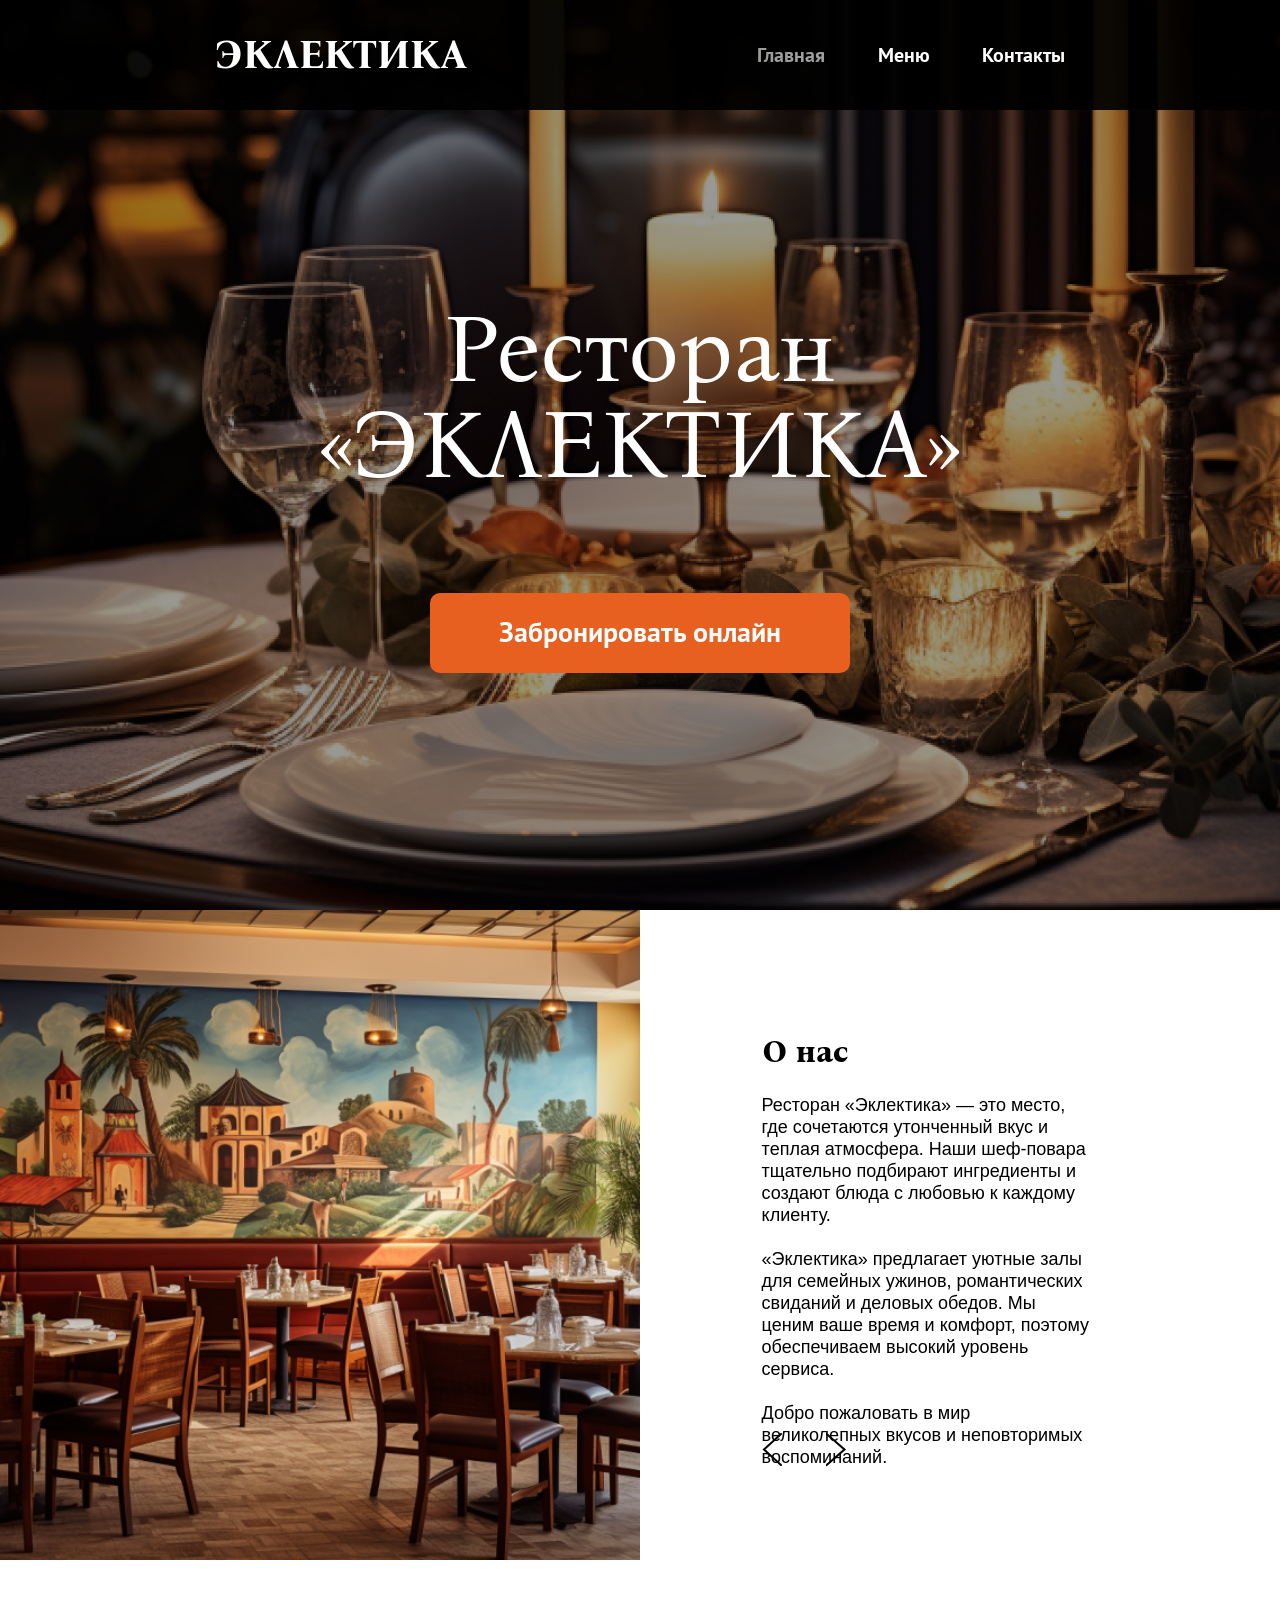
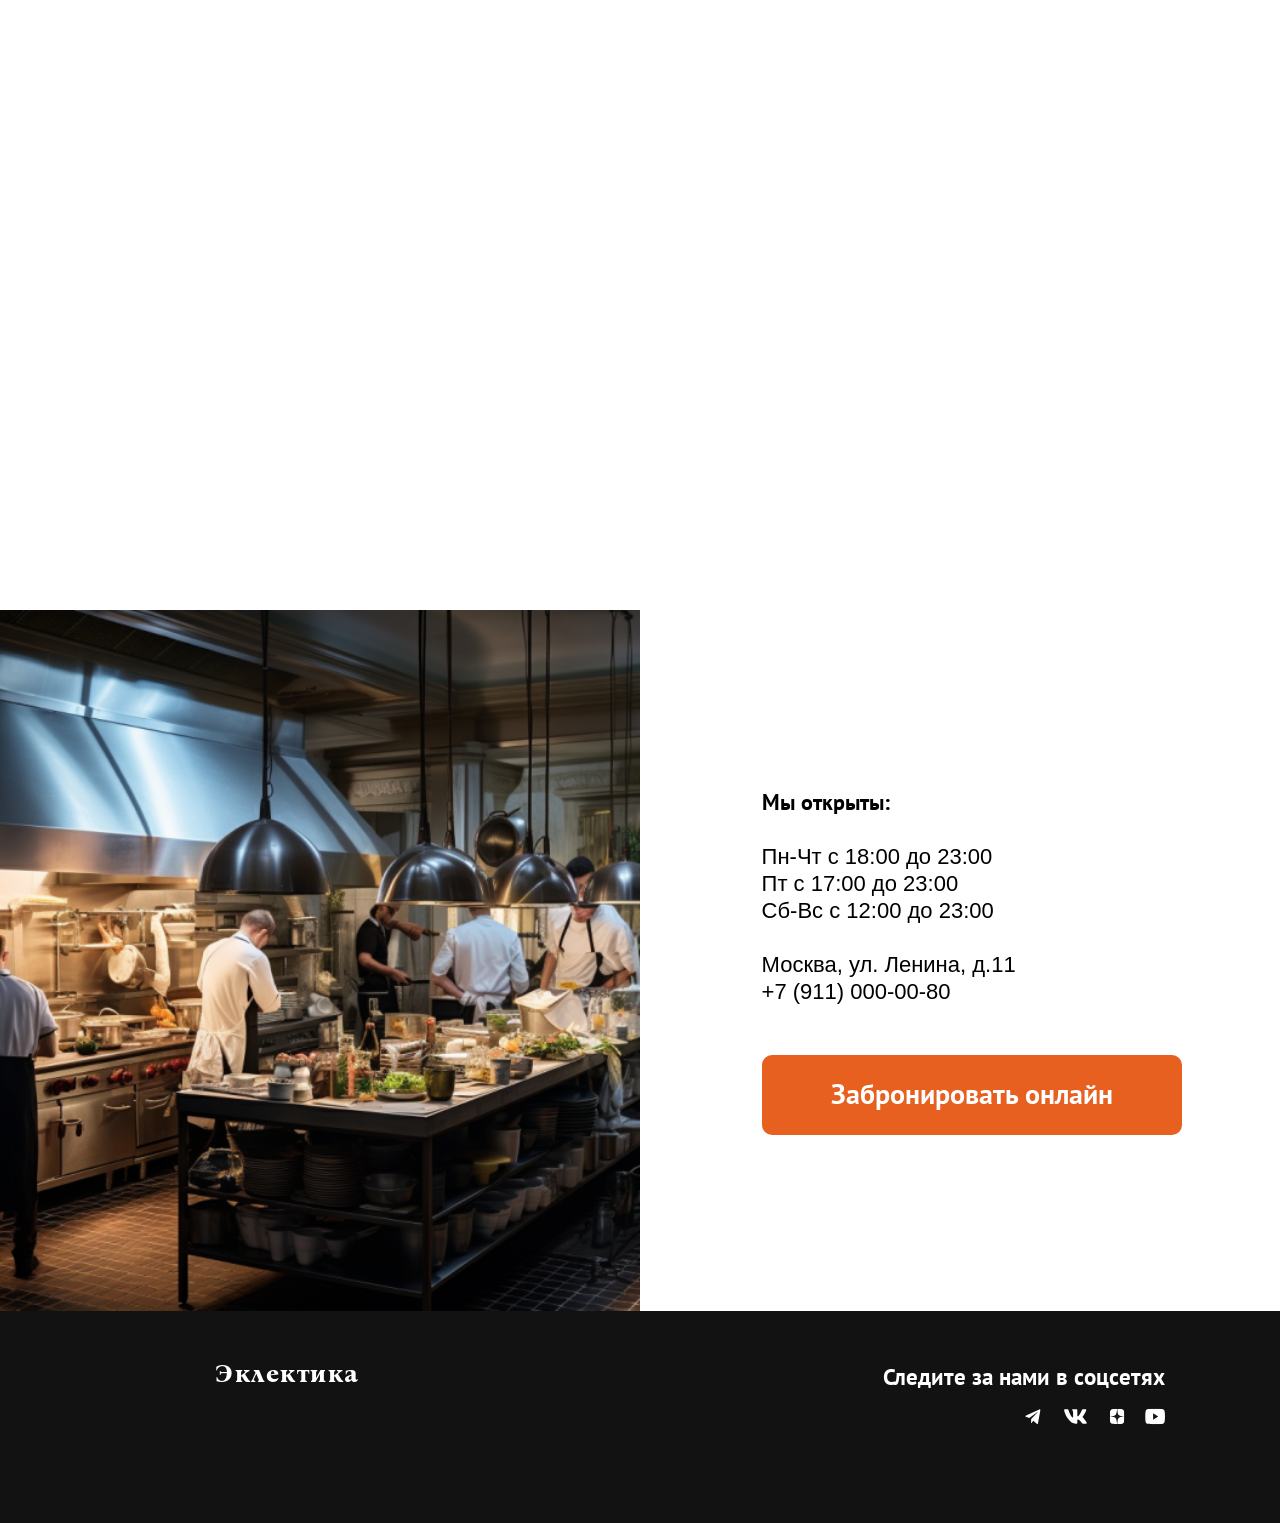
==== commit cede995e: "Made the about section interactive" ====
--- a/index.html
+++ b/index.html
@@ -62,14 +62,10 @@
                 </div> -->
             </div>
             <div class="about-section-text">
-                <h2>О нас</h2>
-                <p>
-                    Ресторан «Эклектика» — это место, где сочетаются утонченный вкус и теплая атмосфера. Наши шеф-повара тщательно подбирают ингредиенты и создают блюда с любовью к каждому клиенту.<br /><br />
-                    «Эклектика» предлагает уютные залы для семейных ужинов, романтических свиданий и деловых обедов. Мы ценим ваше время и комфорт, поэтому обеспечиваем высокий уровень сервиса.<br/><br />
-                    Добро пожаловать в мир великолепных вкусов и неповторимых воспоминаний.</p>
+                <div id="about-section-text-container"></div>
                 <div class="dsk">
-                    <img class="left-arrow" src="./assets/svg/left-arrow.svg">
-                    <img class="right-arrow" src="./assets/svg/left-arrow.svg">
+                    <img class="left-arrow active" src="./assets/svg/left-arrow.svg">
+                    <img class="right-arrow active" src="./assets/svg/left-arrow.svg">
                 </div>
             </div>
         </article>
@@ -109,5 +105,7 @@
                 </ul>
             </div>
         </footer>
+
+        <script src="./index.js"></script>
     </body>
 </html>
--- a/style/home.css
+++ b/style/home.css
@@ -35,7 +35,7 @@
 
 #about {
     width: 100%;
-    height: 653px;
+    height: 65rem;
     display: flex;
     flex-direction: row;
 }
@@ -59,6 +59,7 @@
 }
 
 .about-section-text {
+    position: relative;
     box-sizing: border-box;
     padding: 11vh 14.7vw 11vh 9.5vw;
     width: 50vw;
@@ -81,15 +82,29 @@
 }
 
 .dsk {
-    margin-top: 5.3vh;
-    width: 85px;
+    position: absolute;
+    bottom: 9rem;
+    width: 8.5rem;
+    height: 4.2rem;
     display: flex;
     flex-direction: row;
     justify-content: space-between;
+    align-items: center;
 }
 
 .right-arrow {
     rotate: 180deg;
+}
+
+.right-arrow, .left-arrow {
+    height: 3.5rem;
+    opacity: 1;
+    transition: opacity 0.2s ease-in-out, height 0.2s ease-in-out;
+}
+
+.dsk > *:hover {
+    opacity: 0.65;
+    height: 4.2rem;
 }
 
 /*----------REVIEWS SECTION-----------*/
